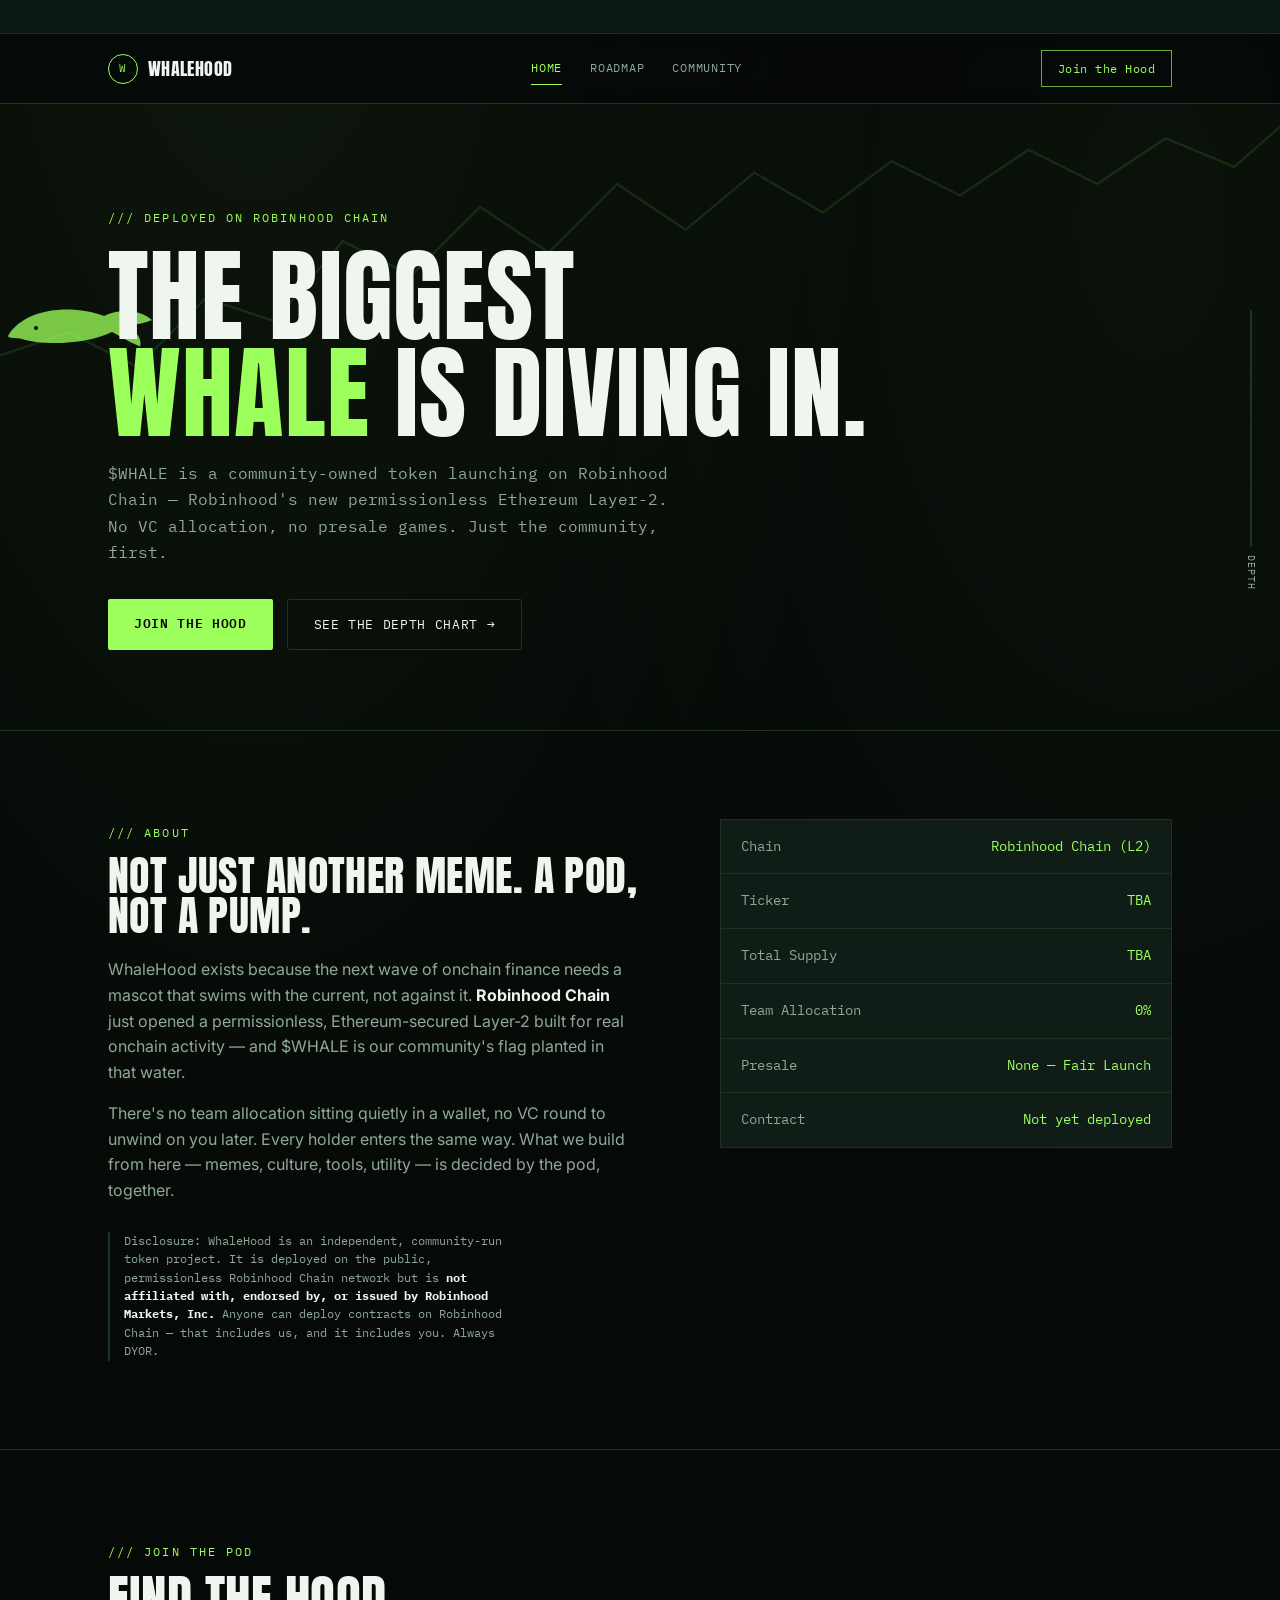
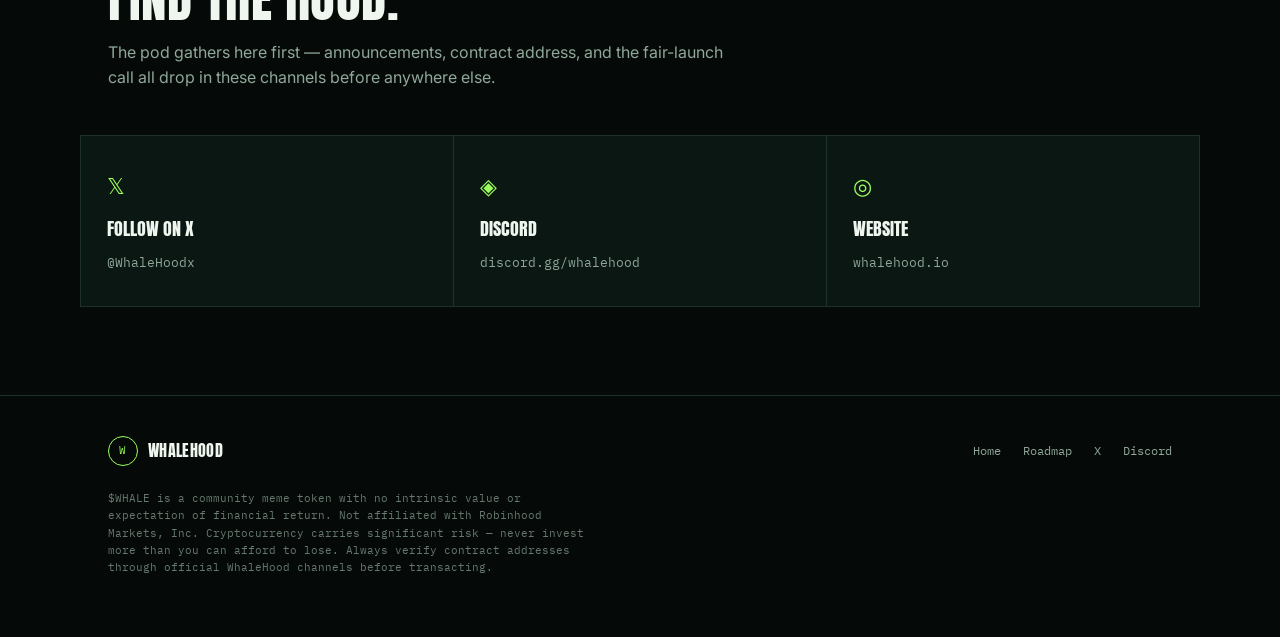
==== index.html @ 0173069d "Add files via upload" ====
<!DOCTYPE html>
<html lang="id">
<head>
<meta charset="UTF-8">
<meta name="viewport" content="width=device-width, initial-scale=1.0">
<title>WhaleHood — The Biggest Whale on Robinhood Chain</title>
<link rel="stylesheet" href="styles.css">
</head>
<body>

<div class="ticker-bar">
  <div class="ticker-track">
    <span>$WHALE <b>TBA</b></span>
    <span>CHAIN <b>ROBINHOOD L2</b></span>
    <span>SUPPLY <b>TBA</b></span>
    <span>TAX <b>TBA</b></span>
    <span>LP <b>TBA</b></span>
    <span>STATUS <b>PRE-LAUNCH</b></span>
    <span>$WHALE <b>TBA</b></span>
    <span>CHAIN <b>ROBINHOOD L2</b></span>
    <span>SUPPLY <b>TBA</b></span>
    <span>TAX <b>TBA</b></span>
    <span>LP <b>TBA</b></span>
    <span>STATUS <b>PRE-LAUNCH</b></span>
  </div>
</div>

<header class="site">
  <nav>
    <a href="index.html" class="brand"><span class="mark">W</span> WhaleHood</a>
    <div class="navlinks">
      <a href="index.html" class="active">Home</a>
      <a href="roadmap.html">Roadmap</a>
      <a href="#community">Community</a>
    </div>
    <a href="#community" class="navcta">Join the Hood</a>
  </nav>
</header>

<div class="depth-gauge">
  <div class="rail"><div class="fill"></div></div>
  <div class="label">DEPTH</div>
</div>

<section class="hero">
  <svg class="chart-bg" viewBox="0 0 1120 300" preserveAspectRatio="none" aria-hidden="true">
    <polyline points="0,220 60,200 120,230 180,170 240,190 300,120 360,150 420,90 480,130 540,70 600,110 660,60 720,95 780,50 840,80 900,40 960,70 1020,30 1080,55 1120,20"
      fill="none" stroke="#5fae3a" stroke-width="2" opacity="0.5"/>
  </svg>
  <span class="sonar" style="width:220px;height:220px;left:70%;top:20%;"></span>
  <span class="sonar" style="width:220px;height:220px;left:70%;top:20%;animation-delay:1.3s;"></span>
  <svg class="whale-swim" style="top:30%;" viewBox="0 0 200 100" aria-hidden="true">
    <path d="M10 55 C30 20, 90 15, 130 30 C150 20, 175 22, 190 35 C178 40, 165 42, 155 40 C170 48, 178 58, 175 68 C160 62, 150 55, 140 50 C110 65, 55 68, 25 58 C15 58, 10 57, 10 55 Z" fill="#9dff5c" opacity="0.85"/>
    <circle cx="45" cy="45" r="2.5" fill="#050907"/>
  </svg>

  <div class="wrap hero-inner">
    <span class="eyebrow">/// deployed on robinhood chain</span>
    <h1>The Biggest<br><span class="hl">Whale</span> is Diving In.</h1>
    <p class="sub">$WHALE is a community-owned token launching on Robinhood Chain — Robinhood's new permissionless Ethereum Layer-2. No VC allocation, no presale games. Just the community, first.</p>
    <div class="hero-ctas">
      <a href="#community" class="btn btn-primary">Join the Hood</a>
      <a href="roadmap.html" class="btn btn-ghost">See the Depth Chart →</a>
    </div>
  </div>
</section>

<section id="about">
  <div class="wrap">
    <div class="about-grid">
      <div class="about-copy">
        <span class="eyebrow">/// about</span>
        <h2 style="margin:12px 0 22px;font-size:clamp(1.8rem,4vw,2.6rem);">Not just another meme. A pod, not a pump.</h2>
        <p>WhaleHood exists because the next wave of onchain finance needs a mascot that swims with the current, not against it. <strong>Robinhood Chain</strong> just opened a permissionless, Ethereum-secured Layer-2 built for real onchain activity — and $WHALE is our community's flag planted in that water.</p>
        <p>There's no team allocation sitting quietly in a wallet, no VC round to unwind on you later. Every holder enters the same way. What we build from here — memes, culture, tools, utility — is decided by the pod, together.</p>
        <div class="disclaimer">
          Disclosure: WhaleHood is an independent, community-run token project. It is deployed on the public, permissionless Robinhood Chain network but is <strong style="color:#eef6ef;">not affiliated with, endorsed by, or issued by Robinhood Markets, Inc.</strong> Anyone can deploy contracts on Robinhood Chain — that includes us, and it includes you. Always DYOR.
        </div>
      </div>
      <div class="stat-panel">
        <div class="stat-row"><span class="k">Chain</span><span class="v">Robinhood Chain (L2)</span></div>
        <div class="stat-row"><span class="k">Ticker</span><span class="v">TBA</span></div>
        <div class="stat-row"><span class="k">Total Supply</span><span class="v">TBA</span></div>
        <div class="stat-row"><span class="k">Team Allocation</span><span class="v">0%</span></div>
        <div class="stat-row"><span class="k">Presale</span><span class="v">None — Fair Launch</span></div>
        <div class="stat-row"><span class="k">Contract</span><span class="v">Not yet deployed</span></div>
      </div>
    </div>
  </div>
</section>

<section id="community">
  <div class="wrap">
    <div class="section-head">
      <span class="eyebrow">/// join the pod</span>
      <h2>Find the Hood.</h2>
      <p>The pod gathers here first — announcements, contract address, and the fair-launch call all drop in these channels before anywhere else.</p>
    </div>
  </div>
  <div class="wrap" style="padding:0;">
    <div class="social-grid">
      <div class="social">
        <a href="https://x.com/WhaleHoodx" target="_blank" rel="noopener">
          <span class="icon">𝕏</span>
          <span class="name">Follow on X</span>
          <span class="handle">@WhaleHoodx</span>
        </a>
      </div>
      <div class="social">
        <a href="https://discord.gg/whalehood" target="_blank" rel="noopener">
          <span class="icon">◈</span>
          <span class="name">Discord</span>
          <span class="handle">discord.gg/whalehood</span>
        </a>
      </div>
      <div class="social">
        <a href="https://whalehood.io" target="_blank" rel="noopener">
          <span class="icon">◎</span>
          <span class="name">Website</span>
          <span class="handle">whalehood.io</span>
        </a>
      </div>
    </div>
  </div>
</section>

<footer>
  <div class="wrap">
    <div class="footer-inner">
      <a href="index.html" class="brand"><span class="mark">W</span> WhaleHood</a>
      <div class="foot-links">
        <a href="index.html">Home</a>
        <a href="roadmap.html">Roadmap</a>
        <a href="https://x.com/WhaleHoodx" target="_blank" rel="noopener">X</a>
        <a href="https://discord.gg/whalehood" target="_blank" rel="noopener">Discord</a>
      </div>
    </div>
    <p class="foot-note">$WHALE is a community meme token with no intrinsic value or expectation of financial return. Not affiliated with Robinhood Markets, Inc. Cryptocurrency carries significant risk — never invest more than you can afford to lose. Always verify contract addresses through official WhaleHood channels before transacting.</p>
  </div>
</footer>

<script src="script.js"></script>
</body>
</html>
---- styles.css ----
@import url('https://fonts.googleapis.com/css2?family=Anton&family=IBM+Plex+Mono:wght@400;500;600&family=Inter:wght@400;500;600;700&display=swap');

:root{
  --abyss:#050907;
  --deep:#0b1712;
  --panel:#0f1d16;
  --panel-line:#1c3226;
  --acid:#9dff5c;
  --acid-dim:#5fae3a;
  --acid-soft:rgba(157,255,92,0.12);
  --foam:#eef6ef;
  --mist:#8fa89a;
  --red-tick:#ff6b6b;
  --radius:2px;
}

*{box-sizing:border-box;margin:0;padding:0;}

html{scroll-behavior:smooth;}

body{
  background:var(--abyss);
  color:var(--foam);
  font-family:'Inter',sans-serif;
  font-size:16px;
  line-height:1.6;
  overflow-x:hidden;
  background-image:
    radial-gradient(ellipse at 20% -10%, rgba(157,255,92,0.06), transparent 45%),
    radial-gradient(ellipse at 90% 10%, rgba(157,255,92,0.04), transparent 40%);
}

@media (prefers-reduced-motion: reduce){
  html{scroll-behavior:auto;}
  *{animation-duration:0.01ms !important; animation-iteration-count:1 !important; transition-duration:0.01ms !important;}
}

a{color:inherit;text-decoration:none;}
img,svg{display:block;max-width:100%;}

.eyebrow{
  font-family:'IBM Plex Mono',monospace;
  font-size:0.72rem;
  letter-spacing:0.18em;
  text-transform:uppercase;
  color:var(--acid);
}

.mono{font-family:'IBM Plex Mono',monospace;}

h1,h2,h3{
  font-family:'Anton',sans-serif;
  font-weight:400;
  text-transform:uppercase;
  letter-spacing:0.01em;
  line-height:0.95;
}

.wrap{
  max-width:1120px;
  margin:0 auto;
  padding:0 28px;
}

/* ---------- Ticker bar ---------- */
.ticker-bar{
  background:var(--deep);
  border-bottom:1px solid var(--panel-line);
  overflow:hidden;
  white-space:nowrap;
  height:34px;
  display:flex;
  align-items:center;
}
.ticker-track{
  display:inline-flex;
  gap:48px;
  animation:ticker-scroll 28s linear infinite;
  padding-left:100%;
}
.ticker-track span{
  font-family:'IBM Plex Mono',monospace;
  font-size:0.75rem;
  color:var(--mist);
  letter-spacing:0.04em;
}
.ticker-track span b{color:var(--acid);font-weight:600;}
@keyframes ticker-scroll{
  0%{transform:translateX(0);}
  100%{transform:translateX(-100%);}
}

/* ---------- Nav ---------- */
header.site{
  position:sticky;top:0;z-index:50;
  background:rgba(5,9,7,0.88);
  backdrop-filter:blur(8px);
  border-bottom:1px solid var(--panel-line);
}
nav{
  display:flex;align-items:center;justify-content:space-between;
  padding:16px 28px;
  max-width:1120px;margin:0 auto;
}
.brand{
  display:flex;align-items:center;gap:10px;
  font-family:'Anton',sans-serif;
  font-size:1.15rem;
  letter-spacing:0.02em;
  text-transform:uppercase;
}
.brand .mark{
  width:30px;height:30px;
  border:1.5px solid var(--acid);
  border-radius:50%;
  display:flex;align-items:center;justify-content:center;
  color:var(--acid);
  font-family:'IBM Plex Mono',monospace;
  font-size:0.7rem;
}
.navlinks{display:flex;gap:28px;align-items:center;}
.navlinks a{
  font-family:'IBM Plex Mono',monospace;
  font-size:0.78rem;
  letter-spacing:0.06em;
  text-transform:uppercase;
  color:var(--mist);
  transition:color .2s;
  padding:6px 0;
  border-bottom:1px solid transparent;
}
.navlinks a:hover,.navlinks a.active{color:var(--acid);border-color:var(--acid);}
.navlinks a:focus-visible, .btn:focus-visible, .social a:focus-visible{
  outline:2px solid var(--acid);outline-offset:3px;
}
.navcta{
  font-family:'IBM Plex Mono',monospace;
  font-size:0.75rem;
  border:1px solid var(--acid-dim);
  color:var(--acid);
  padding:8px 16px;
  letter-spacing:0.04em;
}
.navcta:hover{background:var(--acid-soft);}

/* ---------- Depth gauge (scroll progress) ---------- */
.depth-gauge{
  position:fixed;
  right:18px;top:50%;
  transform:translateY(-50%);
  width:22px;height:280px;
  z-index:40;
  display:flex;flex-direction:column;align-items:center;
}
.depth-gauge .rail{
  position:relative;
  width:2px;height:100%;
  background:var(--panel-line);
}
.depth-gauge .fill{
  position:absolute;top:0;left:0;width:100%;
  background:var(--acid);
  height:0%;
  transition:height .1s linear;
}
.depth-gauge .label{
  font-family:'IBM Plex Mono',monospace;
  font-size:0.6rem;
  color:var(--mist);
  writing-mode:vertical-rl;
  margin-top:8px;
  letter-spacing:0.1em;
}
@media (max-width: 860px){ .depth-gauge{display:none;} }

/* ---------- Hero ---------- */
.hero{
  position:relative;
  padding:100px 0 80px;
  border-bottom:1px solid var(--panel-line);
  overflow:hidden;
}
.chart-bg{
  position:absolute;inset:0;
  opacity:0.35;
  pointer-events:none;
}
.hero-inner{position:relative;z-index:2;}
.hero h1{
  font-size:clamp(3rem, 9vw, 6.4rem);
  color:var(--foam);
  margin:18px 0 6px;
}
.hero h1 .hl{color:var(--acid);}
.hero .sub{
  font-family:'IBM Plex Mono',monospace;
  color:var(--mist);
  font-size:1.02rem;
  max-width:560px;
  margin:18px 0 34px;
}
.hero-ctas{display:flex;gap:14px;flex-wrap:wrap;}
.btn{
  font-family:'IBM Plex Mono',monospace;
  font-size:0.82rem;
  letter-spacing:0.05em;
  text-transform:uppercase;
  padding:14px 26px;
  border-radius:var(--radius);
  transition:transform .15s, background .15s, color .15s;
  display:inline-block;
}
.btn-primary{background:var(--acid);color:var(--abyss);font-weight:600;}
.btn-primary:hover{transform:translateY(-2px);}
.btn-ghost{border:1px solid var(--panel-line);color:var(--foam);}
.btn-ghost:hover{border-color:var(--acid);color:var(--acid);}

.whale-swim{
  position:absolute;
  width:160px;
  opacity:0.9;
  animation:swim 14s ease-in-out infinite;
}
@keyframes swim{
  0%{transform:translateX(-10%) translateY(0) scaleX(1);}
  48%{transform:translateX(90vw) translateY(-14px) scaleX(1);}
  50%{transform:translateX(92vw) translateY(-14px) scaleX(-1);}
  98%{transform:translateX(-8%) translateY(6px) scaleX(-1);}
  100%{transform:translateX(-10%) translateY(0) scaleX(1);}
}

.sonar{
  position:absolute;
  border:1px solid var(--acid);
  border-radius:50%;
  opacity:0;
  animation:ping 4s ease-out infinite;
}
@keyframes ping{
  0%{opacity:0.5;transform:scale(0.2);}
  80%{opacity:0;}
  100%{opacity:0;transform:scale(1.4);}
}

/* ---------- Section generic ---------- */
section{padding:88px 0;border-bottom:1px solid var(--panel-line);}
.section-head{margin-bottom:44px;max-width:640px;}
.section-head h2{font-size:clamp(2rem,4.6vw,3.2rem);margin-top:12px;}
.section-head p{color:var(--mist);margin-top:16px;font-size:1rem;}

/* ---------- About ---------- */
.about-grid{
  display:grid;grid-template-columns:1.1fr 0.9fr;gap:60px;
  align-items:start;
}
@media (max-width:820px){.about-grid{grid-template-columns:1fr;}}
.about-copy p{color:var(--mist);margin-bottom:16px;max-width:52ch;}
.about-copy p strong{color:var(--foam);}
.stat-panel{
  background:var(--panel);
  border:1px solid var(--panel-line);
}
.stat-row{
  display:flex;justify-content:space-between;align-items:center;
  padding:16px 20px;border-bottom:1px solid var(--panel-line);
  font-family:'IBM Plex Mono',monospace;font-size:0.85rem;
}
.stat-row:last-child{border-bottom:none;}
.stat-row .k{color:var(--mist);}
.stat-row .v{color:var(--acid);}

.disclaimer{
  margin-top:28px;
  font-family:'IBM Plex Mono',monospace;
  font-size:0.72rem;
  color:var(--mist);
  border-left:2px solid var(--panel-line);
  padding-left:14px;
  max-width:60ch;
}

/* ---------- Community ---------- */
.social-grid{
  display:grid;grid-template-columns:repeat(3,1fr);gap:1px;
  background:var(--panel-line);
  border:1px solid var(--panel-line);
}
@media (max-width:720px){.social-grid{grid-template-columns:1fr;}}
.social{
  background:var(--deep);
  padding:32px 26px;
  transition:background .2s;
}
.social:hover{background:var(--panel);}
.social a{display:flex;flex-direction:column;gap:10px;}
.social .icon{color:var(--acid);font-family:'IBM Plex Mono',monospace;font-size:1.4rem;}
.social .name{font-family:'Anton',sans-serif;font-size:1.15rem;text-transform:uppercase;}
.social .handle{color:var(--mist);font-family:'IBM Plex Mono',monospace;font-size:0.8rem;}

/* ---------- Roadmap (ocean zones) ---------- */
.depth-scale{
  position:relative;
  padding-left:90px;
}
.depth-scale::before{
  content:"";
  position:absolute;left:36px;top:0;bottom:0;width:1px;
  background:linear-gradient(var(--panel-line), var(--acid-dim));
}
.zone{
  position:relative;
  padding-bottom:64px;
}
.zone:last-child{padding-bottom:0;}
.zone .meter{
  position:absolute;left:-90px;top:2px;width:80px;text-align:right;
  font-family:'IBM Plex Mono',monospace;font-size:0.72rem;color:var(--mist);
}
.zone .dot{
  position:absolute;left:-58px;top:6px;
  width:11px;height:11px;border-radius:50%;
  background:var(--abyss);border:2px solid var(--acid);
}
.zone.active .dot{background:var(--acid);}
.zone h3{font-size:1.5rem;color:var(--foam);margin-bottom:6px;}
.zone .zone-name{
  font-family:'IBM Plex Mono',monospace;
  font-size:0.72rem;color:var(--acid);letter-spacing:0.1em;
  text-transform:uppercase;margin-bottom:8px;display:block;
}
.zone p{color:var(--mist);max-width:56ch;margin-bottom:14px;}
.zone ul{list-style:none;display:flex;flex-direction:column;gap:6px;}
.zone li{
  font-family:'IBM Plex Mono',monospace;font-size:0.82rem;color:var(--foam);
  padding-left:18px;position:relative;
}
.zone li::before{content:"—";position:absolute;left:0;color:var(--acid-dim);}
.status{
  display:inline-block;
  font-family:'IBM Plex Mono',monospace;
  font-size:0.65rem;letter-spacing:0.08em;text-transform:uppercase;
  padding:3px 9px;border:1px solid var(--panel-line);color:var(--mist);
  margin-top:14px;
}
.status.live{color:var(--acid);border-color:var(--acid-dim);}

/* ---------- Footer ---------- */
footer{
  padding:40px 0 60px;
}
.footer-inner{
  display:flex;justify-content:space-between;align-items:center;gap:20px;flex-wrap:wrap;
}
.footer-inner .brand{font-size:1rem;}
.foot-links{display:flex;gap:22px;}
.foot-links a{font-family:'IBM Plex Mono',monospace;font-size:0.75rem;color:var(--mist);}
.foot-links a:hover{color:var(--acid);}
.foot-note{
  margin-top:24px;
  font-family:'IBM Plex Mono',monospace;
  font-size:0.68rem;color:var(--mist);opacity:0.7;max-width:70ch;
}
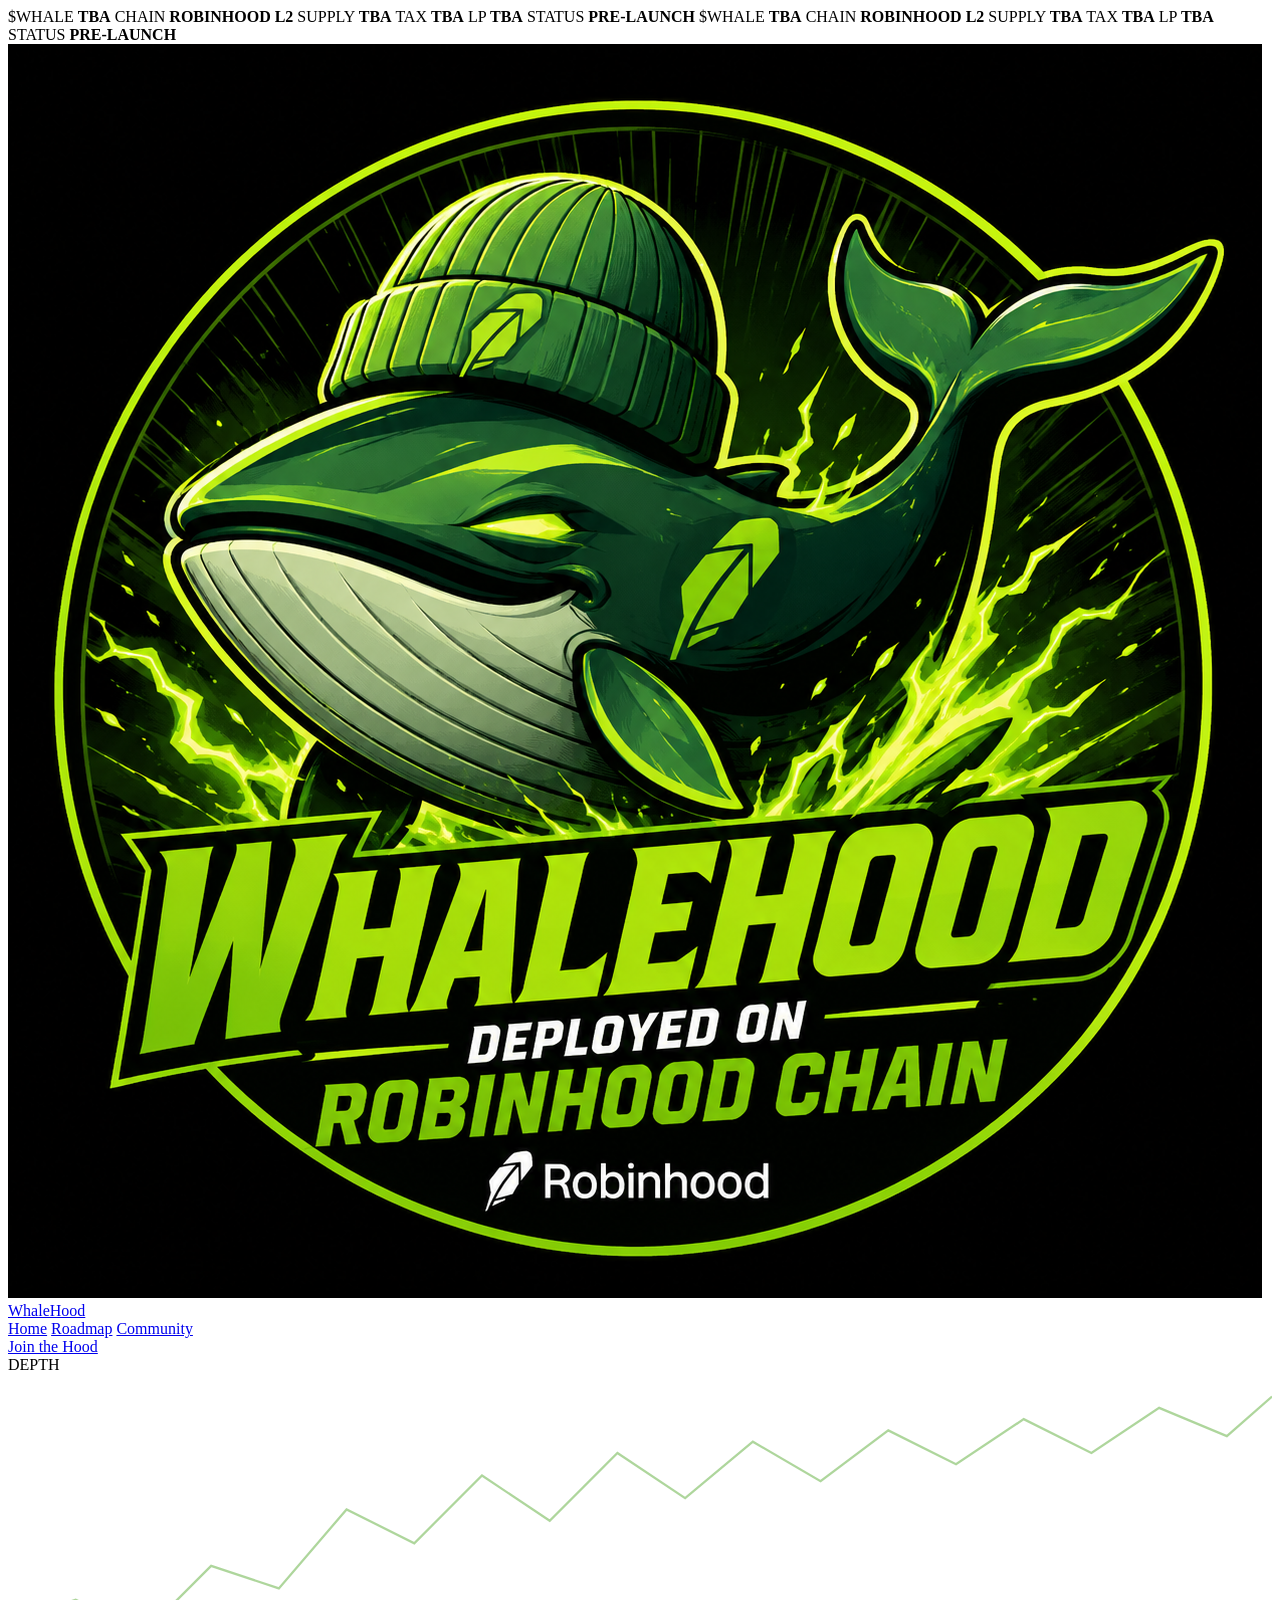
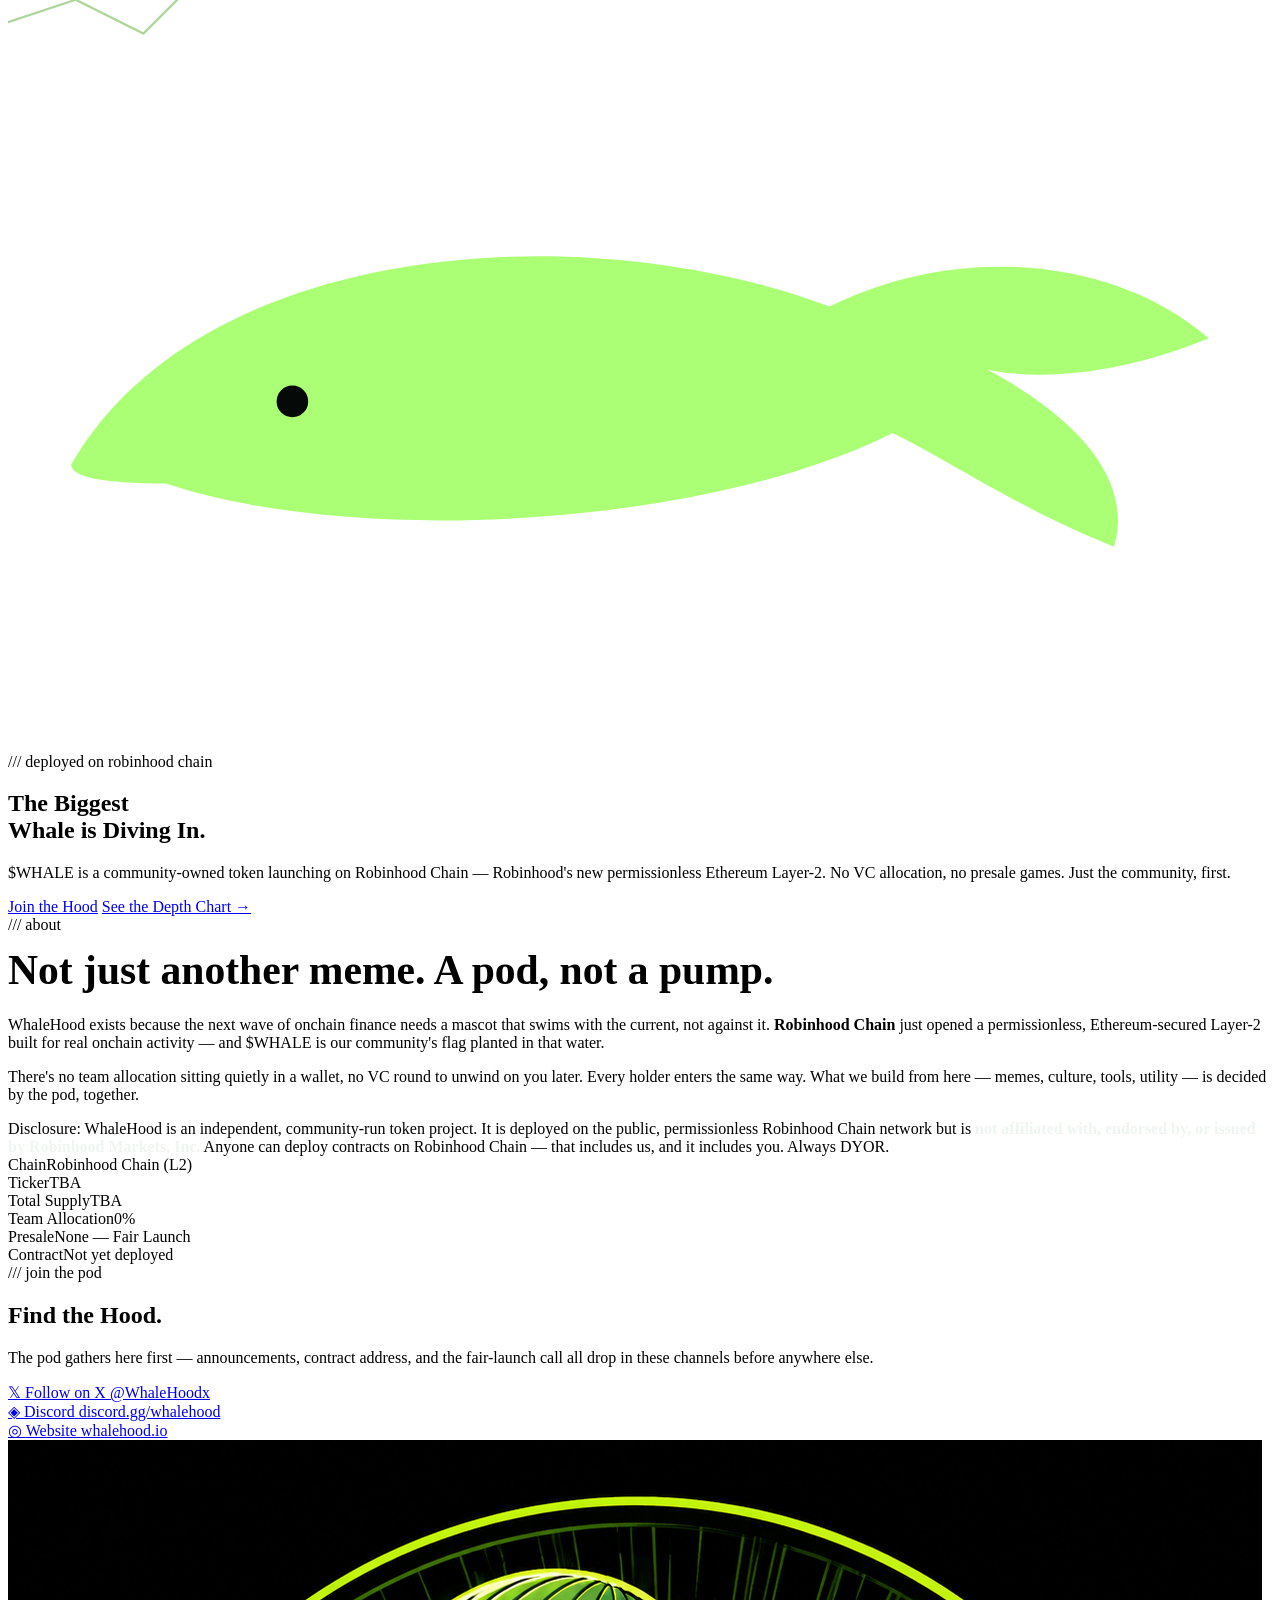
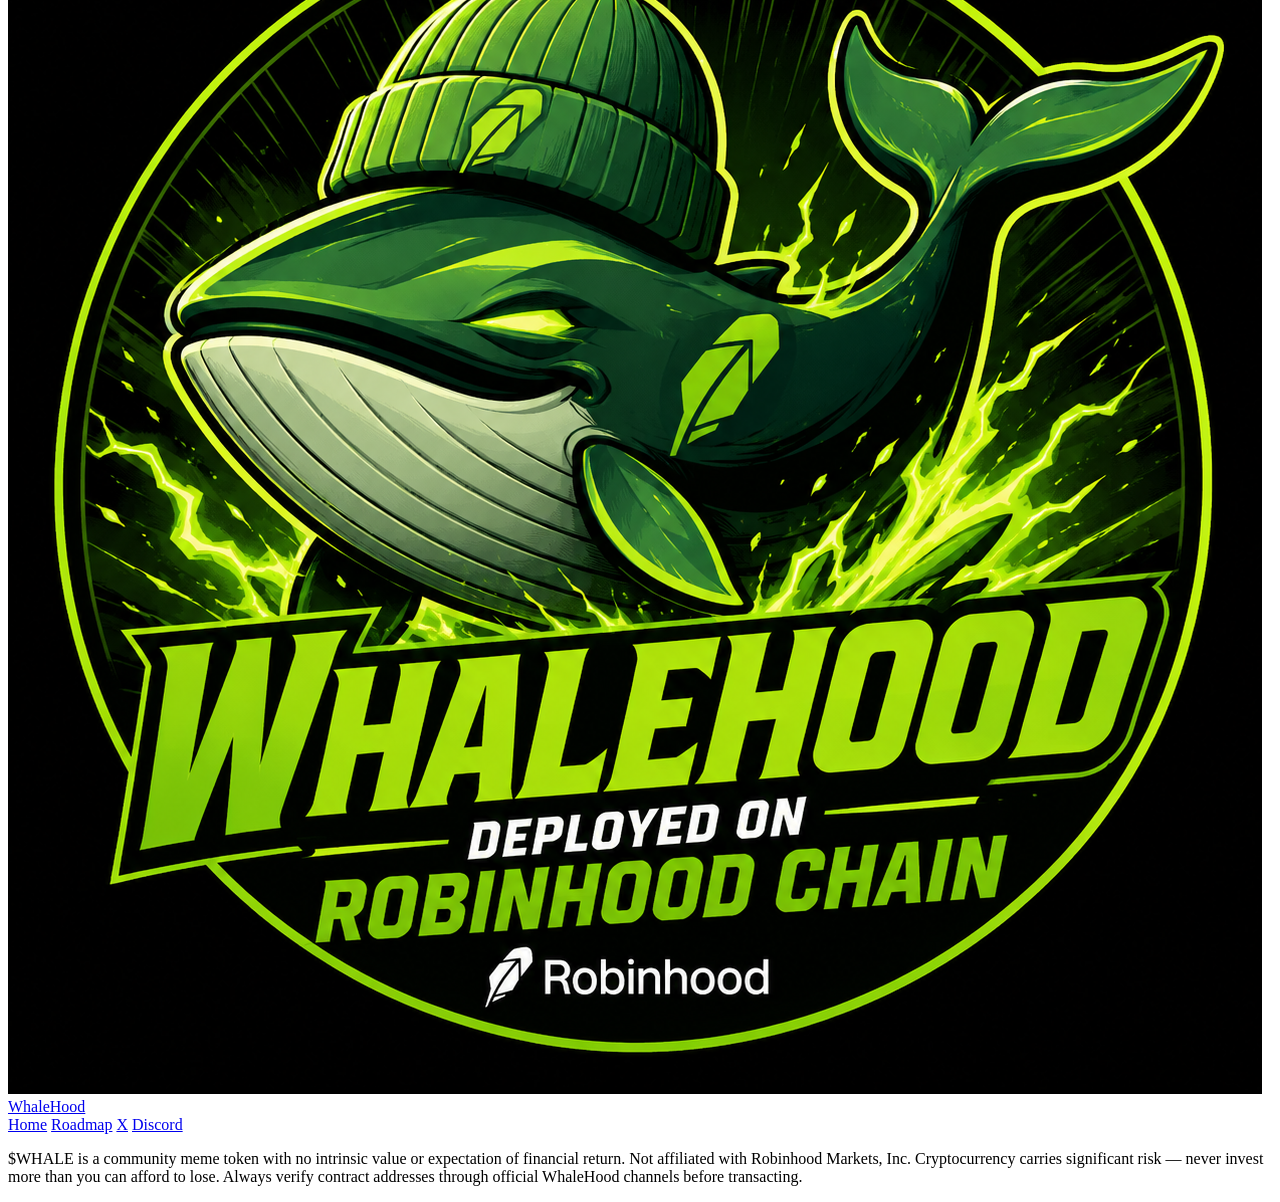
==== commit d96e276a: "Add files via upload" ====
--- a/index.html
+++ b/index.html
@@ -4,6 +4,10 @@
 <meta charset="UTF-8">
 <meta name="viewport" content="width=device-width, initial-scale=1.0">
 <title>WhaleHood — The Biggest Whale on Robinhood Chain</title>
+<link rel="icon" type="image/x-icon" href="favicon.ico">
+<link rel="apple-touch-icon" sizes="180x180" href="apple-touch-icon.png">
+<link rel="icon" type="image/png" sizes="192x192" href="icon-192.png">
+<link rel="icon" type="image/png" sizes="512x512" href="icon-512.png">
 <link rel="stylesheet" href="styles.css">
 </head>
 <body>
@@ -27,7 +31,7 @@
 
 <header class="site">
   <nav>
-    <a href="index.html" class="brand"><span class="mark">W</span> WhaleHood</a>
+    <a href="index.html" class="brand"><img src="logo.png" alt="WhaleHood" class="mark-img"> WhaleHood</a>
     <div class="navlinks">
       <a href="index.html" class="active">Home</a>
       <a href="roadmap.html">Roadmap</a>
@@ -127,7 +131,7 @@
 <footer>
   <div class="wrap">
     <div class="footer-inner">
-      <a href="index.html" class="brand"><span class="mark">W</span> WhaleHood</a>
+      <a href="index.html" class="brand"><img src="logo.png" alt="WhaleHood" class="mark-img"> WhaleHood</a>
       <div class="foot-links">
         <a href="index.html">Home</a>
         <a href="roadmap.html">Roadmap</a>
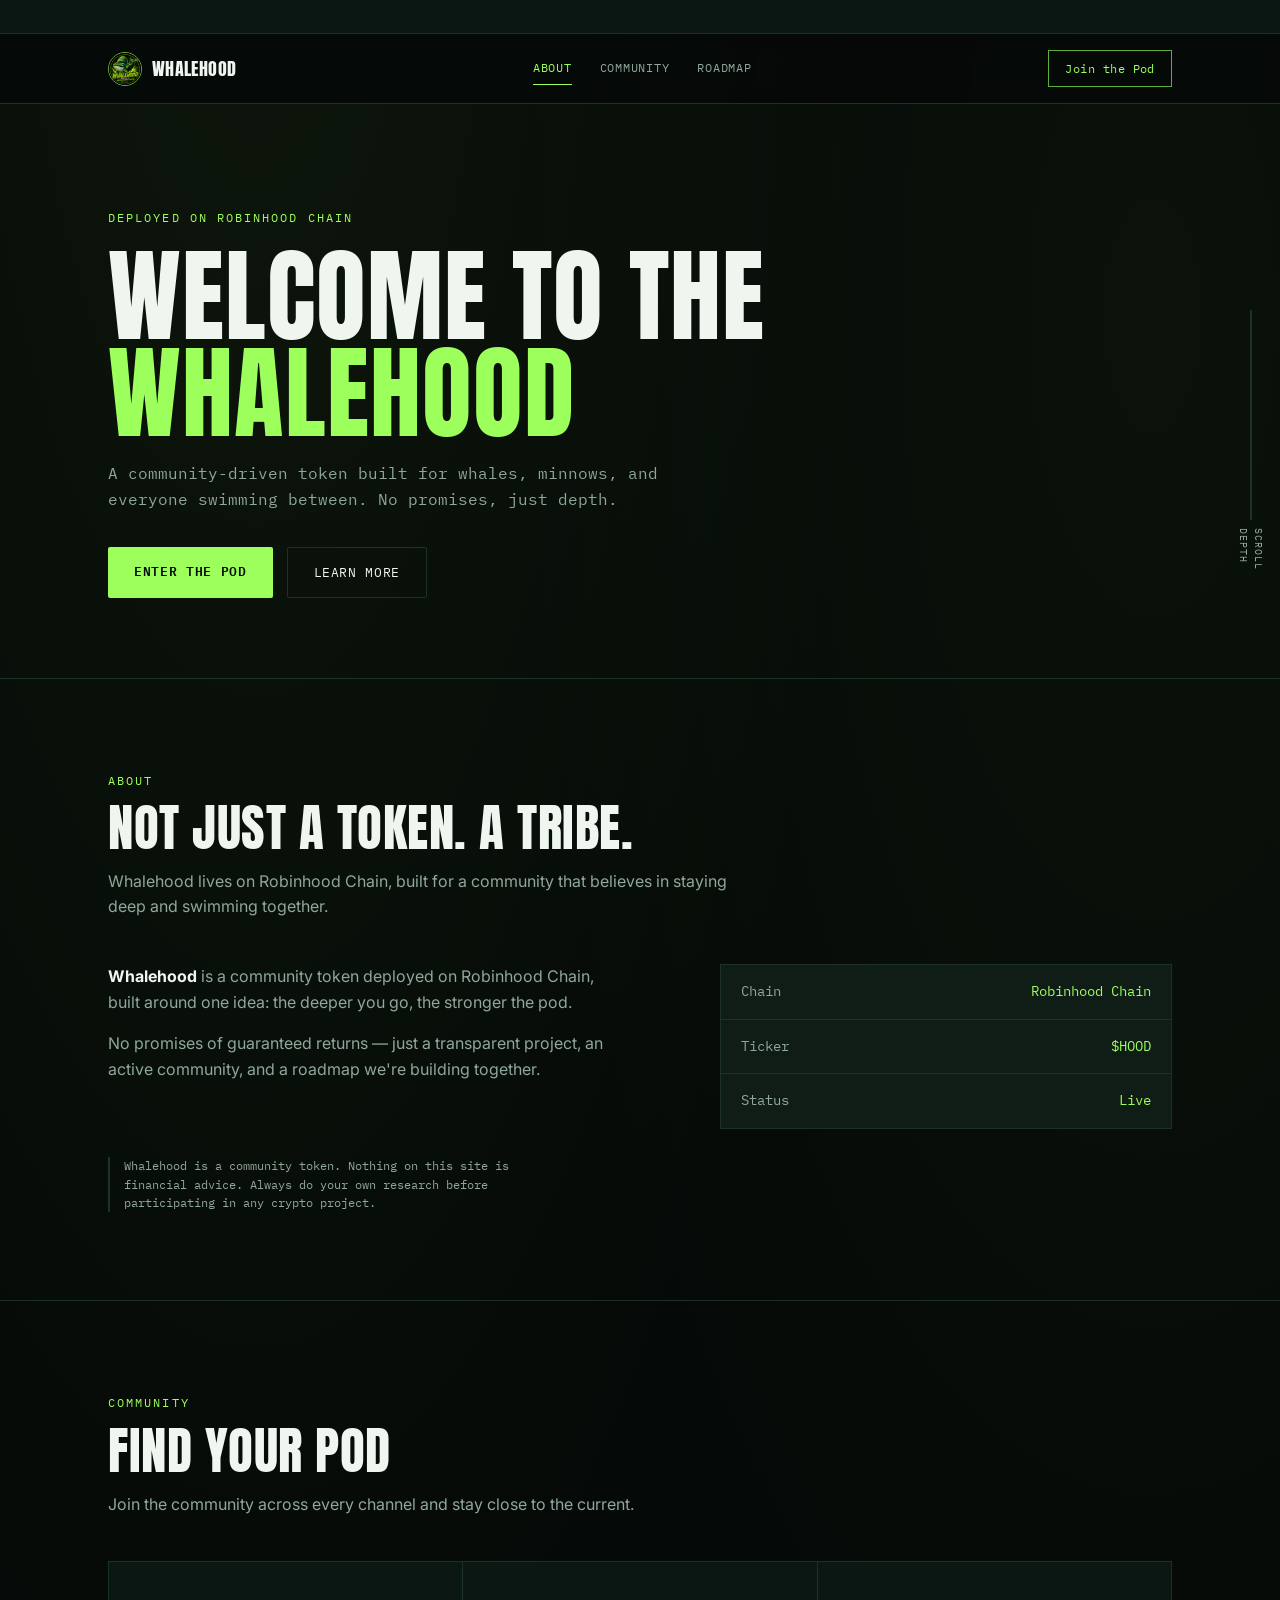
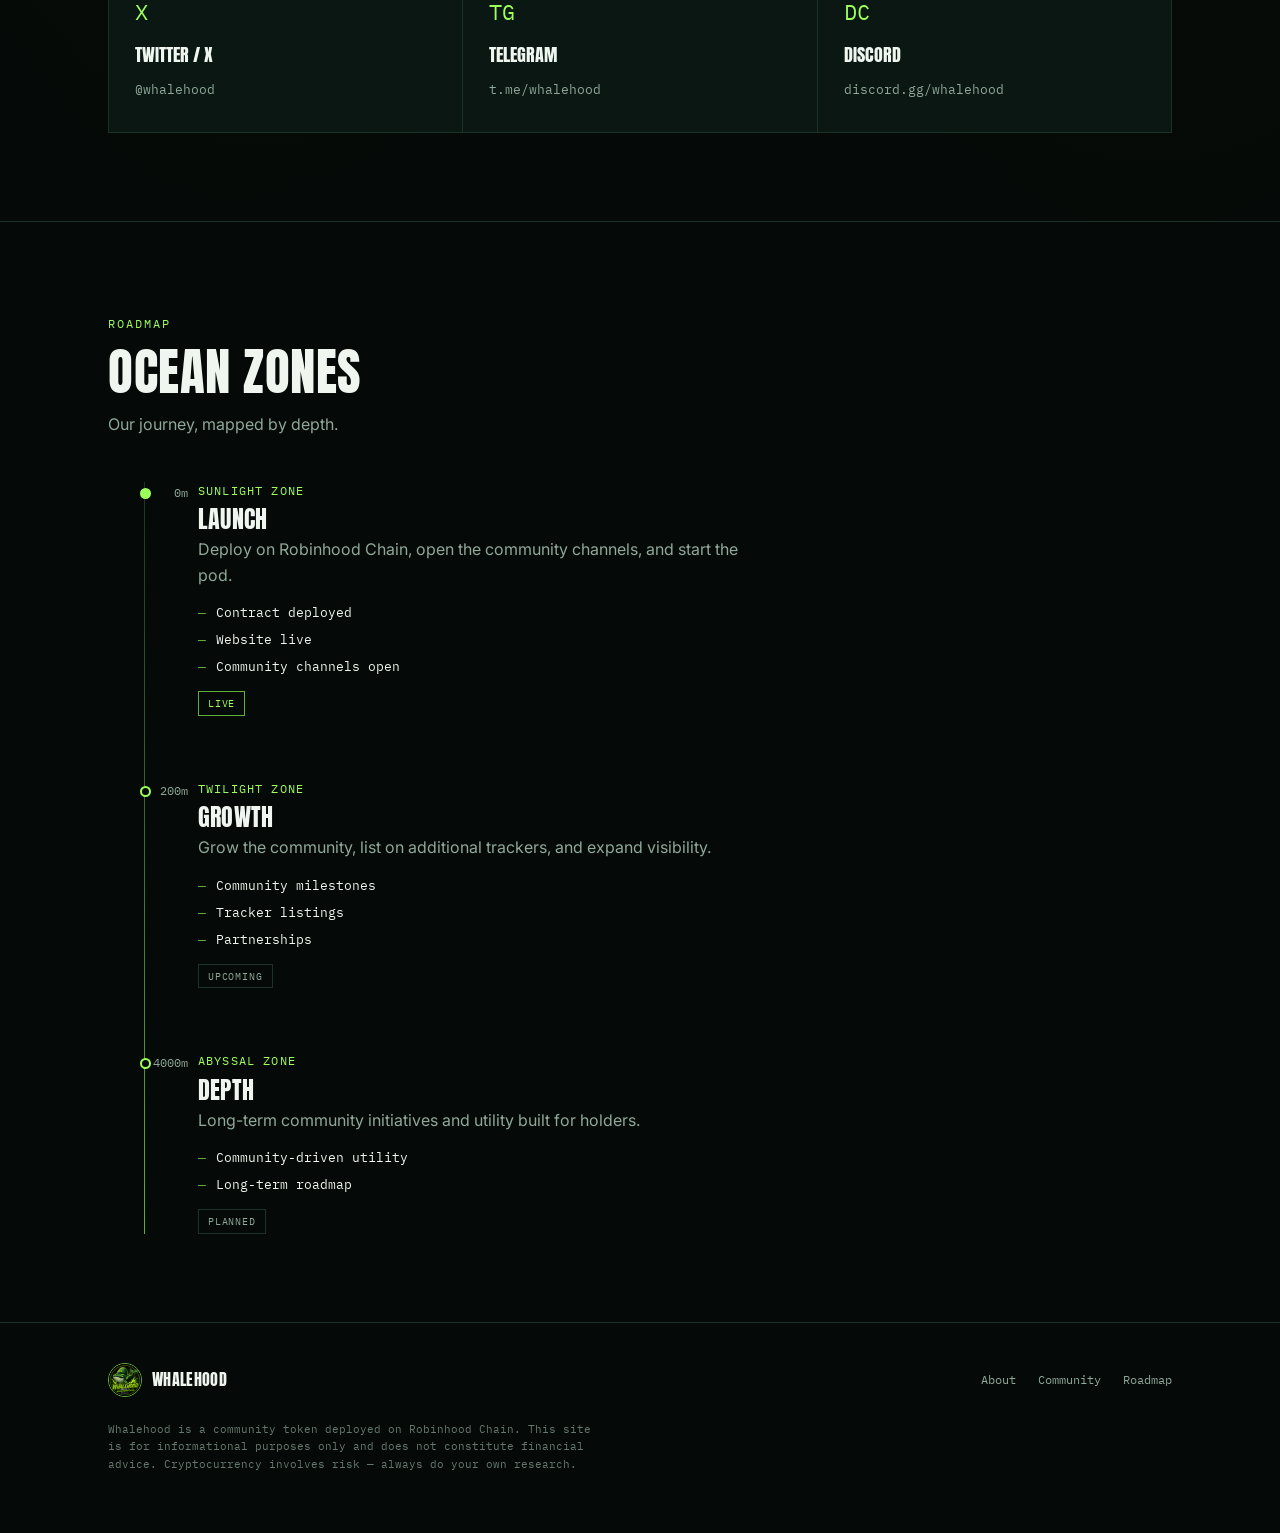
==== commit 05f543d1: "Add files via upload" ====
--- a/index.html
+++ b/index.html
@@ -1,11 +1,11 @@
 <!DOCTYPE html>
-<html lang="id">
+<html lang="en">
 <head>
 <meta charset="UTF-8">
 <meta name="viewport" content="width=device-width, initial-scale=1.0">
-<title>WhaleHood — The Biggest Whale on Robinhood Chain</title>
-<link rel="icon" type="image/x-icon" href="favicon.ico">
-<link rel="apple-touch-icon" sizes="180x180" href="apple-touch-icon.png">
+<title>Whalehood — Deployed on Robinhood Chain</title>
+<meta name="description" content="Whalehood: the deepest hood on Robinhood Chain.">
+<link rel="apple-touch-icon" href="apple-touch-icon.png">
 <link rel="icon" type="image/png" sizes="192x192" href="icon-192.png">
 <link rel="icon" type="image/png" sizes="512x512" href="icon-512.png">
 <link rel="stylesheet" href="styles.css">
@@ -14,132 +14,167 @@
 
 <div class="ticker-bar">
   <div class="ticker-track">
-    <span>$WHALE <b>TBA</b></span>
-    <span>CHAIN <b>ROBINHOOD L2</b></span>
-    <span>SUPPLY <b>TBA</b></span>
-    <span>TAX <b>TBA</b></span>
-    <span>LP <b>TBA</b></span>
-    <span>STATUS <b>PRE-LAUNCH</b></span>
-    <span>$WHALE <b>TBA</b></span>
-    <span>CHAIN <b>ROBINHOOD L2</b></span>
-    <span>SUPPLY <b>TBA</b></span>
-    <span>TAX <b>TBA</b></span>
-    <span>LP <b>TBA</b></span>
-    <span>STATUS <b>PRE-LAUNCH</b></span>
+    <span>WHALEHOOD <b>$HOOD</b> — DEPLOYED ON ROBINHOOD CHAIN</span>
+    <span>DEPTH: <b>ABYSSAL</b></span>
+    <span>HOLDERS ONLY GO DEEPER</span>
+    <span>WHALEHOOD <b>$HOOD</b> — DEPLOYED ON ROBINHOOD CHAIN</span>
+    <span>DEPTH: <b>ABYSSAL</b></span>
+    <span>HOLDERS ONLY GO DEEPER</span>
   </div>
 </div>
 
 <header class="site">
   <nav>
-    <a href="index.html" class="brand"><img src="logo.png" alt="WhaleHood" class="mark-img"> WhaleHood</a>
+    <div class="brand">
+      <img src="icon-192.png" alt="Whalehood logo" class="mark-img">
+      Whalehood
+    </div>
     <div class="navlinks">
-      <a href="index.html" class="active">Home</a>
-      <a href="roadmap.html">Roadmap</a>
+      <a href="#about" class="active">About</a>
       <a href="#community">Community</a>
+      <a href="#roadmap">Roadmap</a>
     </div>
-    <a href="#community" class="navcta">Join the Hood</a>
+    <a href="#community" class="navcta">Join the Pod</a>
   </nav>
 </header>
 
 <div class="depth-gauge">
   <div class="rail"><div class="fill"></div></div>
-  <div class="label">DEPTH</div>
+  <span class="label">SCROLL DEPTH</span>
 </div>
 
 <section class="hero">
-  <svg class="chart-bg" viewBox="0 0 1120 300" preserveAspectRatio="none" aria-hidden="true">
-    <polyline points="0,220 60,200 120,230 180,170 240,190 300,120 360,150 420,90 480,130 540,70 600,110 660,60 720,95 780,50 840,80 900,40 960,70 1020,30 1080,55 1120,20"
-      fill="none" stroke="#5fae3a" stroke-width="2" opacity="0.5"/>
-  </svg>
-  <span class="sonar" style="width:220px;height:220px;left:70%;top:20%;"></span>
-  <span class="sonar" style="width:220px;height:220px;left:70%;top:20%;animation-delay:1.3s;"></span>
-  <svg class="whale-swim" style="top:30%;" viewBox="0 0 200 100" aria-hidden="true">
-    <path d="M10 55 C30 20, 90 15, 130 30 C150 20, 175 22, 190 35 C178 40, 165 42, 155 40 C170 48, 178 58, 175 68 C160 62, 150 55, 140 50 C110 65, 55 68, 25 58 C15 58, 10 57, 10 55 Z" fill="#9dff5c" opacity="0.85"/>
-    <circle cx="45" cy="45" r="2.5" fill="#050907"/>
-  </svg>
-
   <div class="wrap hero-inner">
-    <span class="eyebrow">/// deployed on robinhood chain</span>
-    <h1>The Biggest<br><span class="hl">Whale</span> is Diving In.</h1>
-    <p class="sub">$WHALE is a community-owned token launching on Robinhood Chain — Robinhood's new permissionless Ethereum Layer-2. No VC allocation, no presale games. Just the community, first.</p>
+    <span class="eyebrow">Deployed on Robinhood Chain</span>
+    <h1>Welcome to the <span class="hl">Whalehood</span></h1>
+    <p class="sub">A community-driven token built for whales, minnows, and everyone swimming between. No promises, just depth.</p>
     <div class="hero-ctas">
-      <a href="#community" class="btn btn-primary">Join the Hood</a>
-      <a href="roadmap.html" class="btn btn-ghost">See the Depth Chart →</a>
+      <a href="#community" class="btn btn-primary">Enter the Pod</a>
+      <a href="#about" class="btn btn-ghost">Learn More</a>
     </div>
   </div>
+  <span class="sonar" style="width:400px;height:400px;right:-100px;top:-80px;"></span>
 </section>
 
 <section id="about">
   <div class="wrap">
+    <div class="section-head">
+      <span class="eyebrow">About</span>
+      <h2>Not just a token. A tribe.</h2>
+      <p>Whalehood lives on Robinhood Chain, built for a community that believes in staying deep and swimming together.</p>
+    </div>
     <div class="about-grid">
       <div class="about-copy">
-        <span class="eyebrow">/// about</span>
-        <h2 style="margin:12px 0 22px;font-size:clamp(1.8rem,4vw,2.6rem);">Not just another meme. A pod, not a pump.</h2>
-        <p>WhaleHood exists because the next wave of onchain finance needs a mascot that swims with the current, not against it. <strong>Robinhood Chain</strong> just opened a permissionless, Ethereum-secured Layer-2 built for real onchain activity — and $WHALE is our community's flag planted in that water.</p>
-        <p>There's no team allocation sitting quietly in a wallet, no VC round to unwind on you later. Every holder enters the same way. What we build from here — memes, culture, tools, utility — is decided by the pod, together.</p>
-        <div class="disclaimer">
-          Disclosure: WhaleHood is an independent, community-run token project. It is deployed on the public, permissionless Robinhood Chain network but is <strong style="color:#eef6ef;">not affiliated with, endorsed by, or issued by Robinhood Markets, Inc.</strong> Anyone can deploy contracts on Robinhood Chain — that includes us, and it includes you. Always DYOR.
-        </div>
+        <p><strong>Whalehood</strong> is a community token deployed on Robinhood Chain, built around one idea: the deeper you go, the stronger the pod.</p>
+        <p>No promises of guaranteed returns — just a transparent project, an active community, and a roadmap we're building together.</p>
       </div>
       <div class="stat-panel">
-        <div class="stat-row"><span class="k">Chain</span><span class="v">Robinhood Chain (L2)</span></div>
-        <div class="stat-row"><span class="k">Ticker</span><span class="v">TBA</span></div>
-        <div class="stat-row"><span class="k">Total Supply</span><span class="v">TBA</span></div>
-        <div class="stat-row"><span class="k">Team Allocation</span><span class="v">0%</span></div>
-        <div class="stat-row"><span class="k">Presale</span><span class="v">None — Fair Launch</span></div>
-        <div class="stat-row"><span class="k">Contract</span><span class="v">Not yet deployed</span></div>
+        <div class="stat-row"><span class="k">Chain</span><span class="v">Robinhood Chain</span></div>
+        <div class="stat-row"><span class="k">Ticker</span><span class="v">$HOOD</span></div>
+        <div class="stat-row"><span class="k">Status</span><span class="v">Live</span></div>
       </div>
     </div>
+    <p class="disclaimer">Whalehood is a community token. Nothing on this site is financial advice. Always do your own research before participating in any crypto project.</p>
   </div>
 </section>
 
 <section id="community">
   <div class="wrap">
     <div class="section-head">
-      <span class="eyebrow">/// join the pod</span>
-      <h2>Find the Hood.</h2>
-      <p>The pod gathers here first — announcements, contract address, and the fair-launch call all drop in these channels before anywhere else.</p>
+      <span class="eyebrow">Community</span>
+      <h2>Find your pod</h2>
+      <p>Join the community across every channel and stay close to the current.</p>
     </div>
-  </div>
-  <div class="wrap" style="padding:0;">
     <div class="social-grid">
       <div class="social">
-        <a href="https://x.com/WhaleHoodx" target="_blank" rel="noopener">
-          <span class="icon">𝕏</span>
-          <span class="name">Follow on X</span>
-          <span class="handle">@WhaleHoodx</span>
+        <a href="#" target="_blank" rel="noopener">
+          <span class="icon">X</span>
+          <span class="name">Twitter / X</span>
+          <span class="handle">@whalehood</span>
         </a>
       </div>
       <div class="social">
-        <a href="https://discord.gg/whalehood" target="_blank" rel="noopener">
-          <span class="icon">◈</span>
-          <span class="name">Discord</span>
-          <span class="handle">discord.gg/whalehood</span>
+        <a href="#" target="_blank" rel="noopener">
+          <span class="icon">TG</span>
+          <span class="name">Telegram</span>
+          <span class="handle">t.me/whalehood</span>
         </a>
       </div>
       <div class="social">
-        <a href="https://whalehood.io" target="_blank" rel="noopener">
-          <span class="icon">◎</span>
-          <span class="name">Website</span>
-          <span class="handle">whalehood.io</span>
+        <a href="#" target="_blank" rel="noopener">
+          <span class="icon">DC</span>
+          <span class="name">Discord</span>
+          <span class="handle">discord.gg/whalehood</span>
         </a>
       </div>
     </div>
   </div>
 </section>
 
-<footer>
+<section id="roadmap">
   <div class="wrap">
-    <div class="footer-inner">
-      <a href="index.html" class="brand"><img src="logo.png" alt="WhaleHood" class="mark-img"> WhaleHood</a>
-      <div class="foot-links">
-        <a href="index.html">Home</a>
-        <a href="roadmap.html">Roadmap</a>
-        <a href="https://x.com/WhaleHoodx" target="_blank" rel="noopener">X</a>
-        <a href="https://discord.gg/whalehood" target="_blank" rel="noopener">Discord</a>
+    <div class="section-head">
+      <span class="eyebrow">Roadmap</span>
+      <h2>Ocean zones</h2>
+      <p>Our journey, mapped by depth.</p>
+    </div>
+    <div class="depth-scale">
+      <div class="zone active">
+        <span class="meter">0m</span>
+        <span class="dot"></span>
+        <span class="zone-name">Sunlight Zone</span>
+        <h3>Launch</h3>
+        <p>Deploy on Robinhood Chain, open the community channels, and start the pod.</p>
+        <ul>
+          <li>Contract deployed</li>
+          <li>Website live</li>
+          <li>Community channels open</li>
+        </ul>
+        <span class="status live">Live</span>
+      </div>
+      <div class="zone">
+        <span class="meter">200m</span>
+        <span class="dot"></span>
+        <span class="zone-name">Twilight Zone</span>
+        <h3>Growth</h3>
+        <p>Grow the community, list on additional trackers, and expand visibility.</p>
+        <ul>
+          <li>Community milestones</li>
+          <li>Tracker listings</li>
+          <li>Partnerships</li>
+        </ul>
+        <span class="status">Upcoming</span>
+      </div>
+      <div class="zone">
+        <span class="meter">4000m</span>
+        <span class="dot"></span>
+        <span class="zone-name">Abyssal Zone</span>
+        <h3>Depth</h3>
+        <p>Long-term community initiatives and utility built for holders.</p>
+        <ul>
+          <li>Community-driven utility</li>
+          <li>Long-term roadmap</li>
+        </ul>
+        <span class="status">Planned</span>
       </div>
     </div>
-    <p class="foot-note">$WHALE is a community meme token with no intrinsic value or expectation of financial return. Not affiliated with Robinhood Markets, Inc. Cryptocurrency carries significant risk — never invest more than you can afford to lose. Always verify contract addresses through official WhaleHood channels before transacting.</p>
+  </div>
+</section>
+
+<footer>
+  <div class="wrap footer-inner">
+    <div class="brand">
+      <img src="icon-192.png" alt="Whalehood logo" class="mark-img">
+      Whalehood
+    </div>
+    <div class="foot-links">
+      <a href="#about">About</a>
+      <a href="#community">Community</a>
+      <a href="#roadmap">Roadmap</a>
+    </div>
+  </div>
+  <div class="wrap">
+    <p class="foot-note">Whalehood is a community token deployed on Robinhood Chain. This site is for informational purposes only and does not constitute financial advice. Cryptocurrency involves risk — always do your own research.</p>
   </div>
 </footer>
 
--- a/styles.css
+++ b/styles.css
@@ -0,0 +1,368 @@
+@import url('https://fonts.googleapis.com/css2?family=Anton&family=IBM+Plex+Mono:wght@400;500;600&family=Inter:wght@400;500;600;700&display=swap');
+
+:root{
+  --abyss:#050907;
+  --deep:#0b1712;
+  --panel:#0f1d16;
+  --panel-line:#1c3226;
+  --acid:#9dff5c;
+  --acid-dim:#5fae3a;
+  --acid-soft:rgba(157,255,92,0.12);
+  --foam:#eef6ef;
+  --mist:#8fa89a;
+  --red-tick:#ff6b6b;
+  --radius:2px;
+}
+
+*{box-sizing:border-box;margin:0;padding:0;}
+
+html{scroll-behavior:smooth;}
+
+body{
+  background:var(--abyss);
+  color:var(--foam);
+  font-family:'Inter',sans-serif;
+  font-size:16px;
+  line-height:1.6;
+  overflow-x:hidden;
+  background-image:
+    radial-gradient(ellipse at 20% -10%, rgba(157,255,92,0.06), transparent 45%),
+    radial-gradient(ellipse at 90% 10%, rgba(157,255,92,0.04), transparent 40%);
+}
+
+@media (prefers-reduced-motion: reduce){
+  html{scroll-behavior:auto;}
+  *{animation-duration:0.01ms !important; animation-iteration-count:1 !important; transition-duration:0.01ms !important;}
+}
+
+a{color:inherit;text-decoration:none;}
+img,svg{display:block;max-width:100%;}
+
+.eyebrow{
+  font-family:'IBM Plex Mono',monospace;
+  font-size:0.72rem;
+  letter-spacing:0.18em;
+  text-transform:uppercase;
+  color:var(--acid);
+}
+
+.mono{font-family:'IBM Plex Mono',monospace;}
+
+h1,h2,h3{
+  font-family:'Anton',sans-serif;
+  font-weight:400;
+  text-transform:uppercase;
+  letter-spacing:0.01em;
+  line-height:0.95;
+}
+
+.wrap{
+  max-width:1120px;
+  margin:0 auto;
+  padding:0 28px;
+}
+
+/* ---------- Ticker bar ---------- */
+.ticker-bar{
+  background:var(--deep);
+  border-bottom:1px solid var(--panel-line);
+  overflow:hidden;
+  white-space:nowrap;
+  height:34px;
+  display:flex;
+  align-items:center;
+}
+.ticker-track{
+  display:inline-flex;
+  gap:48px;
+  animation:ticker-scroll 28s linear infinite;
+  padding-left:100%;
+}
+.ticker-track span{
+  font-family:'IBM Plex Mono',monospace;
+  font-size:0.75rem;
+  color:var(--mist);
+  letter-spacing:0.04em;
+}
+.ticker-track span b{color:var(--acid);font-weight:600;}
+@keyframes ticker-scroll{
+  0%{transform:translateX(0);}
+  100%{transform:translateX(-100%);}
+}
+
+/* ---------- Nav ---------- */
+header.site{
+  position:sticky;top:0;z-index:50;
+  background:rgba(5,9,7,0.88);
+  backdrop-filter:blur(8px);
+  border-bottom:1px solid var(--panel-line);
+}
+nav{
+  display:flex;align-items:center;justify-content:space-between;
+  padding:16px 28px;
+  max-width:1120px;margin:0 auto;
+}
+.brand{
+  display:flex;align-items:center;gap:10px;
+  font-family:'Anton',sans-serif;
+  font-size:1.15rem;
+  letter-spacing:0.02em;
+  text-transform:uppercase;
+}
+.brand .mark{
+  width:30px;height:30px;
+  border:1.5px solid var(--acid);
+  border-radius:50%;
+  display:flex;align-items:center;justify-content:center;
+  color:var(--acid);
+  font-family:'IBM Plex Mono',monospace;
+  font-size:0.7rem;
+}
+.brand .mark-img{
+  width:34px;height:34px;
+  border-radius:50%;
+  object-fit:cover;
+  border:1px solid var(--acid-dim);
+}
+.navlinks{display:flex;gap:28px;align-items:center;}
+.navlinks a{
+  font-family:'IBM Plex Mono',monospace;
+  font-size:0.78rem;
+  letter-spacing:0.06em;
+  text-transform:uppercase;
+  color:var(--mist);
+  transition:color .2s;
+  padding:6px 0;
+  border-bottom:1px solid transparent;
+}
+.navlinks a:hover,.navlinks a.active{color:var(--acid);border-color:var(--acid);}
+.navlinks a:focus-visible, .btn:focus-visible, .social a:focus-visible{
+  outline:2px solid var(--acid);outline-offset:3px;
+}
+.navcta{
+  font-family:'IBM Plex Mono',monospace;
+  font-size:0.75rem;
+  border:1px solid var(--acid-dim);
+  color:var(--acid);
+  padding:8px 16px;
+  letter-spacing:0.04em;
+}
+.navcta:hover{background:var(--acid-soft);}
+
+/* ---------- Depth gauge (scroll progress) ---------- */
+.depth-gauge{
+  position:fixed;
+  right:18px;top:50%;
+  transform:translateY(-50%);
+  width:22px;height:280px;
+  z-index:40;
+  display:flex;flex-direction:column;align-items:center;
+}
+.depth-gauge .rail{
+  position:relative;
+  width:2px;height:100%;
+  background:var(--panel-line);
+}
+.depth-gauge .fill{
+  position:absolute;top:0;left:0;width:100%;
+  background:var(--acid);
+  height:0%;
+  transition:height .1s linear;
+}
+.depth-gauge .label{
+  font-family:'IBM Plex Mono',monospace;
+  font-size:0.6rem;
+  color:var(--mist);
+  writing-mode:vertical-rl;
+  margin-top:8px;
+  letter-spacing:0.1em;
+}
+@media (max-width: 860px){ .depth-gauge{display:none;} }
+
+/* ---------- Hero ---------- */
+.hero{
+  position:relative;
+  padding:100px 0 80px;
+  border-bottom:1px solid var(--panel-line);
+  overflow:hidden;
+}
+.chart-bg{
+  position:absolute;inset:0;
+  opacity:0.35;
+  pointer-events:none;
+}
+.hero-inner{position:relative;z-index:2;}
+.hero h1{
+  font-size:clamp(3rem, 9vw, 6.4rem);
+  color:var(--foam);
+  margin:18px 0 6px;
+}
+.hero h1 .hl{color:var(--acid);}
+.hero .sub{
+  font-family:'IBM Plex Mono',monospace;
+  color:var(--mist);
+  font-size:1.02rem;
+  max-width:560px;
+  margin:18px 0 34px;
+}
+.hero-ctas{display:flex;gap:14px;flex-wrap:wrap;}
+.btn{
+  font-family:'IBM Plex Mono',monospace;
+  font-size:0.82rem;
+  letter-spacing:0.05em;
+  text-transform:uppercase;
+  padding:14px 26px;
+  border-radius:var(--radius);
+  transition:transform .15s, background .15s, color .15s;
+  display:inline-block;
+}
+.btn-primary{background:var(--acid);color:var(--abyss);font-weight:600;}
+.btn-primary:hover{transform:translateY(-2px);}
+.btn-ghost{border:1px solid var(--panel-line);color:var(--foam);}
+.btn-ghost:hover{border-color:var(--acid);color:var(--acid);}
+
+.whale-swim{
+  position:absolute;
+  width:160px;
+  opacity:0.9;
+  animation:swim 14s ease-in-out infinite;
+}
+@keyframes swim{
+  0%{transform:translateX(-10%) translateY(0) scaleX(1);}
+  48%{transform:translateX(90vw) translateY(-14px) scaleX(1);}
+  50%{transform:translateX(92vw) translateY(-14px) scaleX(-1);}
+  98%{transform:translateX(-8%) translateY(6px) scaleX(-1);}
+  100%{transform:translateX(-10%) translateY(0) scaleX(1);}
+}
+
+.sonar{
+  position:absolute;
+  border:1px solid var(--acid);
+  border-radius:50%;
+  opacity:0;
+  animation:ping 4s ease-out infinite;
+}
+@keyframes ping{
+  0%{opacity:0.5;transform:scale(0.2);}
+  80%{opacity:0;}
+  100%{opacity:0;transform:scale(1.4);}
+}
+
+/* ---------- Section generic ---------- */
+section{padding:88px 0;border-bottom:1px solid var(--panel-line);}
+.section-head{margin-bottom:44px;max-width:640px;}
+.section-head h2{font-size:clamp(2rem,4.6vw,3.2rem);margin-top:12px;}
+.section-head p{color:var(--mist);margin-top:16px;font-size:1rem;}
+
+/* ---------- About ---------- */
+.about-grid{
+  display:grid;grid-template-columns:1.1fr 0.9fr;gap:60px;
+  align-items:start;
+}
+@media (max-width:820px){.about-grid{grid-template-columns:1fr;}}
+.about-copy p{color:var(--mist);margin-bottom:16px;max-width:52ch;}
+.about-copy p strong{color:var(--foam);}
+.stat-panel{
+  background:var(--panel);
+  border:1px solid var(--panel-line);
+}
+.stat-row{
+  display:flex;justify-content:space-between;align-items:center;
+  padding:16px 20px;border-bottom:1px solid var(--panel-line);
+  font-family:'IBM Plex Mono',monospace;font-size:0.85rem;
+}
+.stat-row:last-child{border-bottom:none;}
+.stat-row .k{color:var(--mist);}
+.stat-row .v{color:var(--acid);}
+
+.disclaimer{
+  margin-top:28px;
+  font-family:'IBM Plex Mono',monospace;
+  font-size:0.72rem;
+  color:var(--mist);
+  border-left:2px solid var(--panel-line);
+  padding-left:14px;
+  max-width:60ch;
+}
+
+/* ---------- Community ---------- */
+.social-grid{
+  display:grid;grid-template-columns:repeat(3,1fr);gap:1px;
+  background:var(--panel-line);
+  border:1px solid var(--panel-line);
+}
+@media (max-width:720px){.social-grid{grid-template-columns:1fr;}}
+.social{
+  background:var(--deep);
+  padding:32px 26px;
+  transition:background .2s;
+}
+.social:hover{background:var(--panel);}
+.social a{display:flex;flex-direction:column;gap:10px;}
+.social .icon{color:var(--acid);font-family:'IBM Plex Mono',monospace;font-size:1.4rem;}
+.social .name{font-family:'Anton',sans-serif;font-size:1.15rem;text-transform:uppercase;}
+.social .handle{color:var(--mist);font-family:'IBM Plex Mono',monospace;font-size:0.8rem;}
+
+/* ---------- Roadmap (ocean zones) ---------- */
+.depth-scale{
+  position:relative;
+  padding-left:90px;
+}
+.depth-scale::before{
+  content:"";
+  position:absolute;left:36px;top:0;bottom:0;width:1px;
+  background:linear-gradient(var(--panel-line), var(--acid-dim));
+}
+.zone{
+  position:relative;
+  padding-bottom:64px;
+}
+.zone:last-child{padding-bottom:0;}
+.zone .meter{
+  position:absolute;left:-90px;top:2px;width:80px;text-align:right;
+  font-family:'IBM Plex Mono',monospace;font-size:0.72rem;color:var(--mist);
+}
+.zone .dot{
+  position:absolute;left:-58px;top:6px;
+  width:11px;height:11px;border-radius:50%;
+  background:var(--abyss);border:2px solid var(--acid);
+}
+.zone.active .dot{background:var(--acid);}
+.zone h3{font-size:1.5rem;color:var(--foam);margin-bottom:6px;}
+.zone .zone-name{
+  font-family:'IBM Plex Mono',monospace;
+  font-size:0.72rem;color:var(--acid);letter-spacing:0.1em;
+  text-transform:uppercase;margin-bottom:8px;display:block;
+}
+.zone p{color:var(--mist);max-width:56ch;margin-bottom:14px;}
+.zone ul{list-style:none;display:flex;flex-direction:column;gap:6px;}
+.zone li{
+  font-family:'IBM Plex Mono',monospace;font-size:0.82rem;color:var(--foam);
+  padding-left:18px;position:relative;
+}
+.zone li::before{content:"—";position:absolute;left:0;color:var(--acid-dim);}
+.status{
+  display:inline-block;
+  font-family:'IBM Plex Mono',monospace;
+  font-size:0.65rem;letter-spacing:0.08em;text-transform:uppercase;
+  padding:3px 9px;border:1px solid var(--panel-line);color:var(--mist);
+  margin-top:14px;
+}
+.status.live{color:var(--acid);border-color:var(--acid-dim);}
+
+/* ---------- Footer ---------- */
+footer{
+  padding:40px 0 60px;
+}
+.footer-inner{
+  display:flex;justify-content:space-between;align-items:center;gap:20px;flex-wrap:wrap;
+}
+.footer-inner .brand{font-size:1rem;}
+.foot-links{display:flex;gap:22px;}
+.foot-links a{font-family:'IBM Plex Mono',monospace;font-size:0.75rem;color:var(--mist);}
+.foot-links a:hover{color:var(--acid);}
+.foot-note{
+  margin-top:24px;
+  font-family:'IBM Plex Mono',monospace;
+  font-size:0.68rem;color:var(--mist);opacity:0.7;max-width:70ch;
+}
